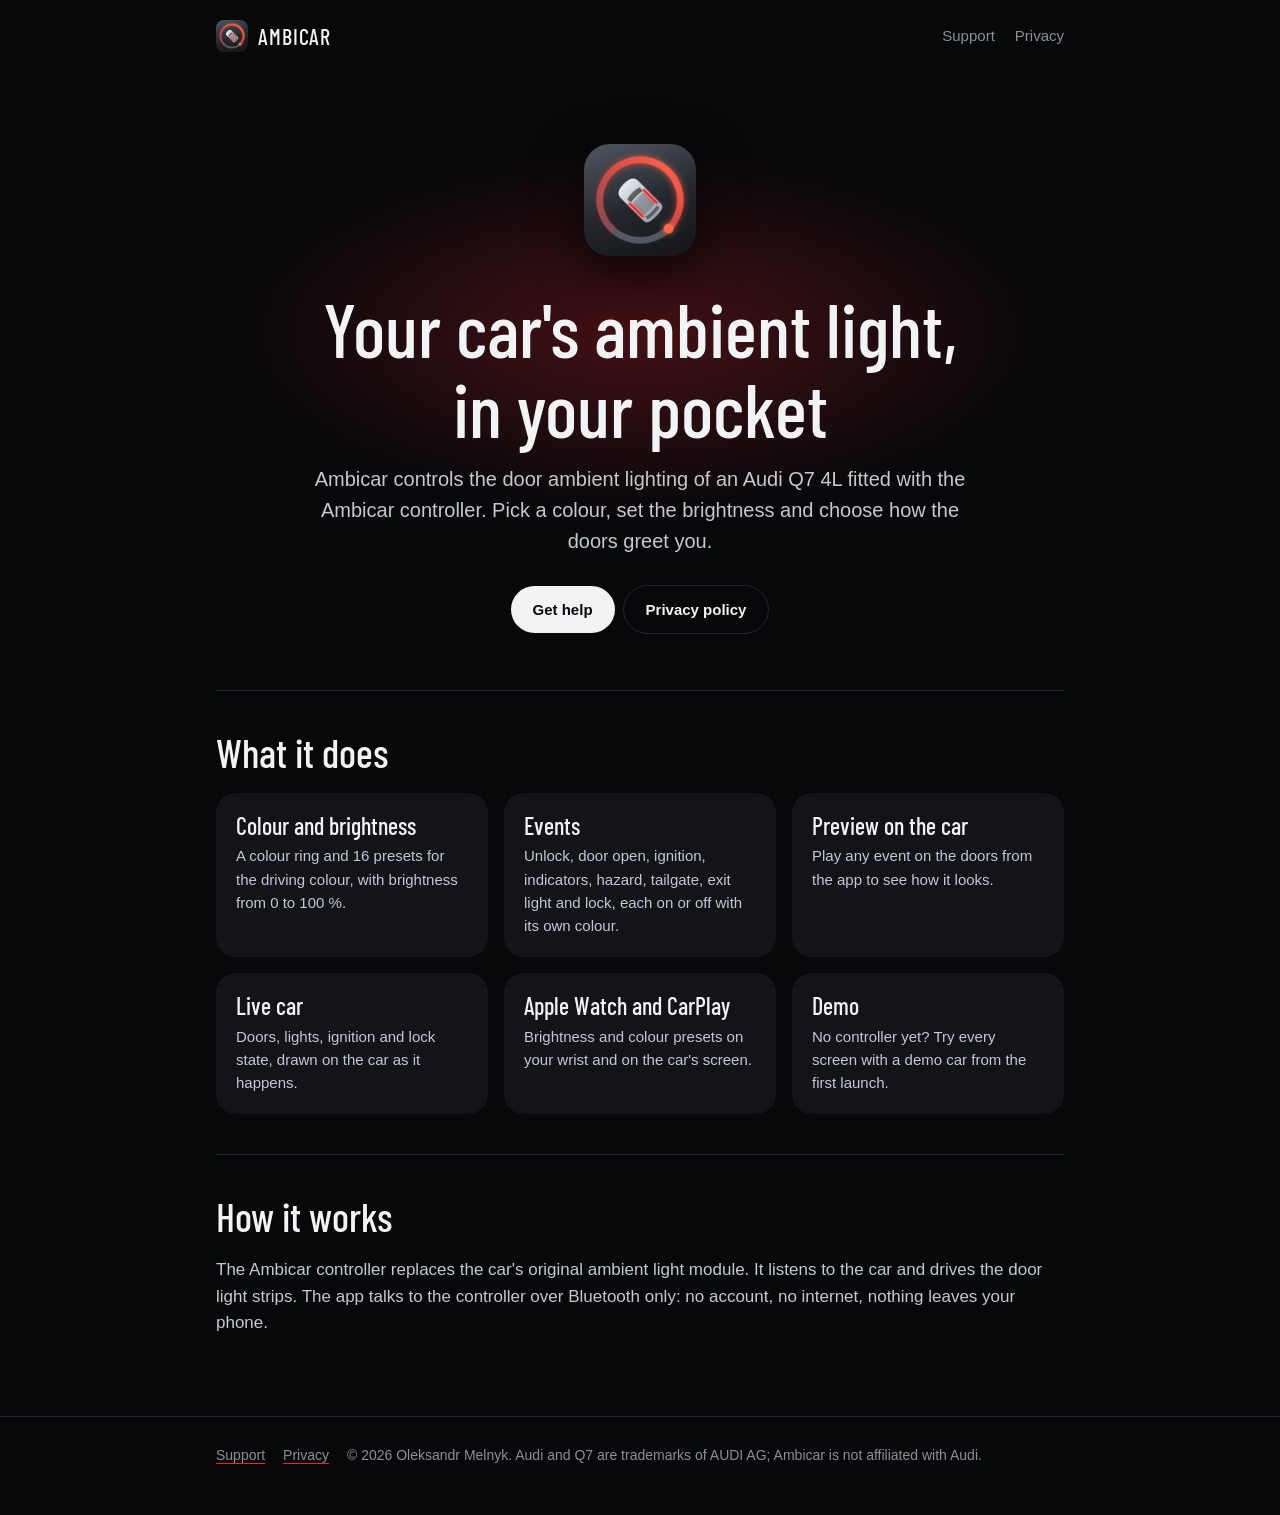
==== index.html @ ebbd8f4d "Ambicar site: home, support, privacy" ====
<!doctype html>
<html lang="en">
<head>
  <meta charset="utf-8">
  <meta name="viewport" content="width=device-width, initial-scale=1">
  <title>Ambicar</title>
  <meta name="description" content="Ambicar controls the door ambient lighting of an Audi Q7 4L fitted with the Ambicar controller: colour, brightness and how the doors greet you.">
  <link rel="icon" href="assets/icon.png">
  <link rel="apple-touch-icon" href="assets/apple-touch-icon.png">
  <link rel="stylesheet" href="assets/style.css">
</head>
<body>
  <div class="wrap">
    <header class="top">
      <a class="brand" href="/"><img src="assets/icon.png" alt=""><span>AMBICAR</span></a>
      <nav><a href="/support/">Support</a><a href="/privacy/">Privacy</a></nav>
    </header>

    <div class="hero">
      <img class="icon" src="assets/icon.png" alt="Ambicar app icon">
      <h1>Your car's ambient light,<br>in your pocket</h1>
      <p class="lead">Ambicar controls the door ambient lighting of an Audi Q7 4L fitted with the Ambicar controller. Pick a colour, set the brightness and choose how the doors greet you.</p>
      <a class="badge" href="/support/">Get help</a><a class="badge ghost" href="/privacy/">Privacy policy</a>
    </div>

    <section>
      <h2>What it does</h2>
      <div class="grid">
        <div class="card"><h3>Colour and brightness</h3><p>A colour ring and 16 presets for the driving colour, with brightness from 0 to 100 %.</p></div>
        <div class="card"><h3>Events</h3><p>Unlock, door open, ignition, indicators, hazard, tailgate, exit light and lock, each on or off with its own colour.</p></div>
        <div class="card"><h3>Preview on the car</h3><p>Play any event on the doors from the app to see how it looks.</p></div>
        <div class="card"><h3>Live car</h3><p>Doors, lights, ignition and lock state, drawn on the car as it happens.</p></div>
        <div class="card"><h3>Apple Watch and CarPlay</h3><p>Brightness and colour presets on your wrist and on the car's screen.</p></div>
        <div class="card"><h3>Demo</h3><p>No controller yet? Try every screen with a demo car from the first launch.</p></div>
      </div>
    </section>

    <section>
      <h2>How it works</h2>
      <p class="lead" style="color:var(--soft);margin:0">The Ambicar controller replaces the car's original ambient light module. It listens to the car and drives the door light strips. The app talks to the controller over Bluetooth only: no account, no internet, nothing leaves your phone.</p>
    </section>
  </div>

  <footer><div class="wrap"><a href="/support/">Support</a><a href="/privacy/">Privacy</a>© 2026 Oleksandr Melnyk. Audi and Q7 are trademarks of AUDI AG; Ambicar is not affiliated with Audi.</div></footer>
</body>
</html>
---- assets/style.css ----
@font-face {
  font-family: "Barlow Condensed";
  src: url("BarlowCondensed-Medium.ttf") format("truetype");
  font-weight: 500;
  font-display: swap;
}

:root {
  --night: #07080a;
  --surface: #121419;
  --line: #23262d;
  --text: #f2f3f5;
  --soft: #c4c8d0;
  --muted: #8a8f99;
  --accent: #e3262f;
  --display: "Barlow Condensed", "Arial Narrow", sans-serif;
  --body: -apple-system, BlinkMacSystemFont, "SF Pro Text", "Segoe UI", Roboto, sans-serif;
  color-scheme: dark;
}

* { box-sizing: border-box; }

body {
  margin: 0;
  background: var(--night);
  color: var(--text);
  font: 17px/1.55 var(--body);
  -webkit-font-smoothing: antialiased;
}

a { color: var(--text); text-decoration-color: var(--accent); text-underline-offset: 3px; }
a:hover { color: #fff; }

.wrap { max-width: 880px; margin: 0 auto; padding: 0 16px; }

header.top {
  display: flex; align-items: center; justify-content: space-between;
  padding: 20px 0;
}
.brand { display: flex; align-items: center; gap: 10px; text-decoration: none; }
.brand img { width: 32px; height: 32px; border-radius: 8px; }
.brand span { font: 500 22px/1 var(--display); letter-spacing: 0.04em; }
nav a { color: var(--muted); text-decoration: none; margin-left: 20px; font-size: 15px; }
nav a:hover, nav a[aria-current] { color: var(--text); }

.hero {
  position: relative;
  padding: 72px 0 56px;
  text-align: center;
}
.hero::before {
  content: "";
  position: absolute; inset: 0 -20% auto; height: 520px; z-index: -1;
  background: radial-gradient(closest-side, rgba(227, 38, 47, 0.28), rgba(227, 38, 47, 0) 70%);
  pointer-events: none;
}
.hero img.icon { width: 112px; height: 112px; border-radius: 26px; box-shadow: 0 18px 50px rgba(0, 0, 0, 0.6); }
h1, h2, h3 { font-family: var(--display); font-weight: 500; line-height: 1.05; margin: 0; }
.hero h1 { font-size: clamp(48px, 9vw, 76px); margin-top: 24px; }
.hero p.lead { color: var(--soft); font-size: 20px; max-width: 34em; margin: 16px auto 0; }
.badge {
  display: inline-block; margin-top: 28px; padding: 12px 22px; border-radius: 999px;
  background: var(--text); color: var(--night); font-weight: 600; text-decoration: none; font-size: 15px;
}
.badge.ghost { background: transparent; color: var(--text); border: 1px solid var(--line); margin-left: 8px; }

.shots { display: flex; gap: 16px; justify-content: center; margin: 8px 0 64px; flex-wrap: wrap; }
.shots img { width: 220px; max-width: 44vw; border-radius: 28px; border: 1px solid var(--line); }

section { padding: 40px 0; border-top: 1px solid var(--line); }
section h2 { font-size: 40px; margin-bottom: 20px; }
.grid { display: grid; grid-template-columns: repeat(auto-fit, minmax(240px, 1fr)); gap: 16px; }
.card { background: var(--surface); border-radius: 20px; padding: 20px; }
.card h3 { font-size: 24px; margin-bottom: 6px; }
.card p { margin: 0; color: var(--soft); font-size: 15px; }

.prose { max-width: 680px; }
.prose h1 { font-size: 56px; margin: 40px 0 8px; }
.prose h2 { font-size: 30px; margin: 36px 0 10px; }
.prose p, .prose li { color: var(--soft); }
.prose .meta { color: var(--muted); font-size: 15px; }
details { background: var(--surface); border-radius: 16px; padding: 14px 18px; margin: 10px 0; }
summary { cursor: pointer; font-weight: 600; color: var(--text); }
details p { margin: 10px 0 2px; }

footer { border-top: 1px solid var(--line); padding: 28px 0 48px; color: var(--muted); font-size: 14px; margin-top: 40px; }
footer a { color: var(--muted); margin-right: 18px; }

@media (max-width: 520px) {
  nav a { margin-left: 14px; }
  .badge.ghost { margin-left: 0; margin-top: 10px; }
}
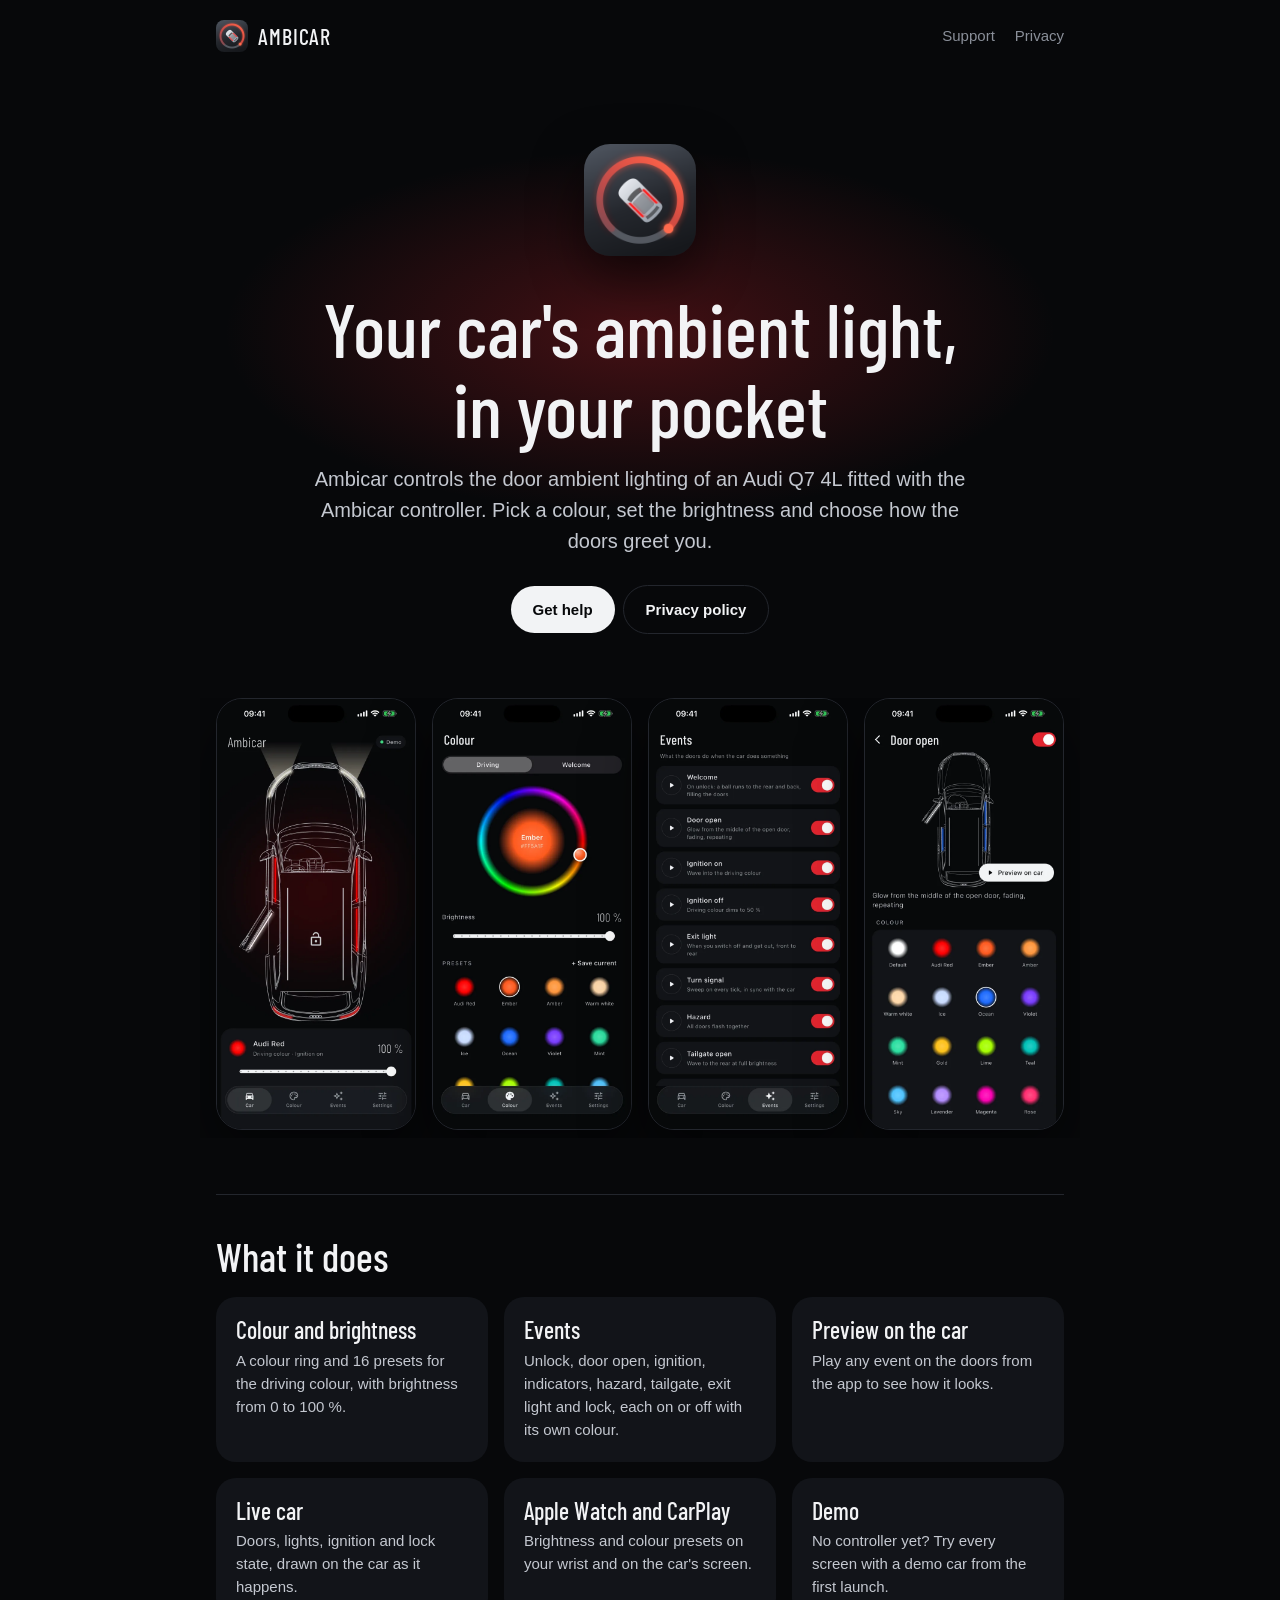
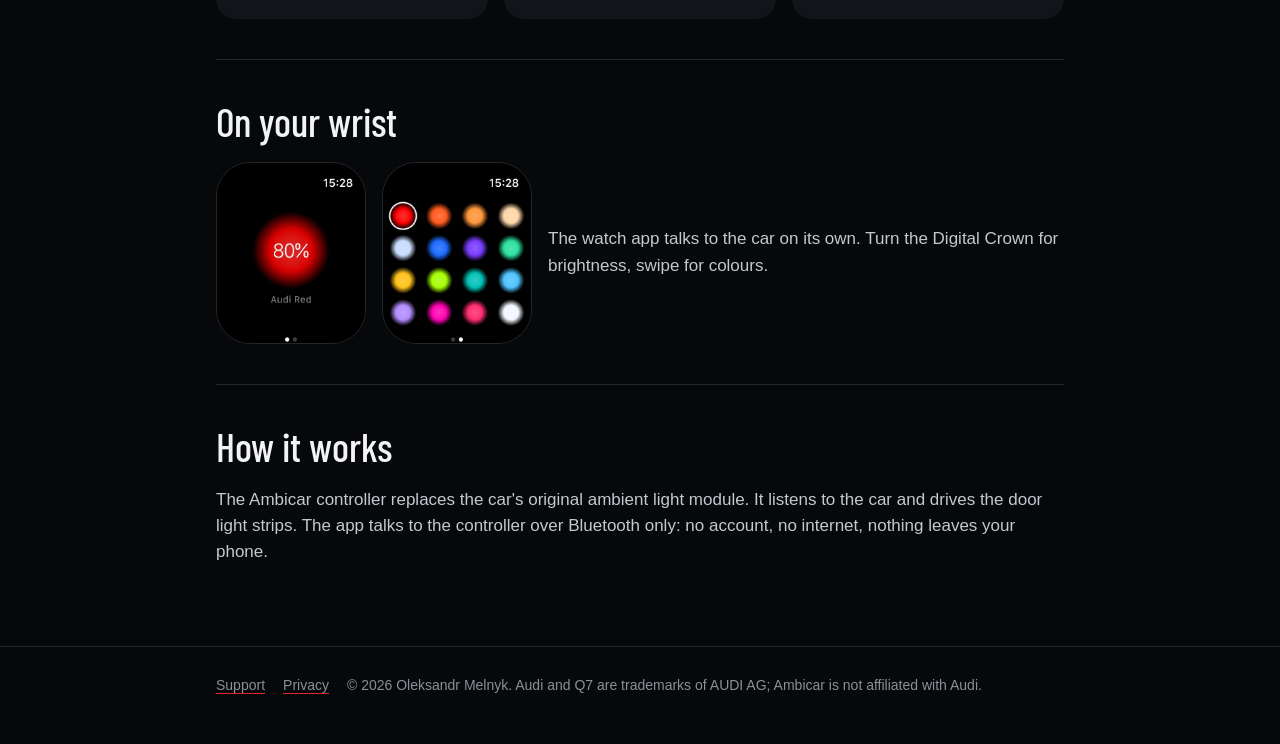
==== commit 6fdfa49d: "Home: app and watch screenshots, share image" ====
--- a/index.html
+++ b/index.html
@@ -4,6 +4,7 @@
   <meta charset="utf-8">
   <meta name="viewport" content="width=device-width, initial-scale=1">
   <title>Ambicar</title>
+  <meta property="og:image" content="https://ambicar.alexmelnyk.io/assets/shots/og.jpg">
   <meta name="description" content="Ambicar controls the door ambient lighting of an Audi Q7 4L fitted with the Ambicar controller: colour, brightness and how the doors greet you.">
   <link rel="icon" href="assets/icon.png">
   <link rel="apple-touch-icon" href="assets/apple-touch-icon.png">
@@ -23,6 +24,13 @@
       <a class="badge" href="/support/">Get help</a><a class="badge ghost" href="/privacy/">Privacy policy</a>
     </div>
 
+    <div class="shots" aria-label="App screenshots">
+      <img src="assets/shots/1-car.webp" width="660" height="1434" alt="Car tab: the Q7 from above with a door open and the light strips lit">
+      <img src="assets/shots/2-colour.webp" width="660" height="1434" alt="Colour tab: colour ring, brightness and presets">
+      <img src="assets/shots/3-events.webp" width="660" height="1434" alt="Events tab: each event with a preview button and a switch">
+      <img src="assets/shots/4-event.webp" width="660" height="1434" alt="Door open event with its own colour">
+    </div>
+
     <section>
       <h2>What it does</h2>
       <div class="grid">
@@ -36,6 +44,15 @@
     </section>
 
     <section>
+      <h2>On your wrist</h2>
+      <div class="watch">
+        <img src="assets/shots/watch-1-brightness.webp" width="422" height="514" alt="Apple Watch: brightness on the Digital Crown">
+        <img src="assets/shots/watch-2-colours.webp" width="422" height="514" alt="Apple Watch: colour presets">
+        <p>The watch app talks to the car on its own. Turn the Digital Crown for brightness, swipe for colours.</p>
+      </div>
+    </section>
+
+    <section>
       <h2>How it works</h2>
       <p class="lead" style="color:var(--soft);margin:0">The Ambicar controller replaces the car's original ambient light module. It listens to the car and drives the door light strips. The app talks to the controller over Bluetooth only: no account, no internet, nothing leaves your phone.</p>
     </section>
--- a/assets/style.css
+++ b/assets/style.css
@@ -64,8 +64,20 @@
 }
 .badge.ghost { background: transparent; color: var(--text); border: 1px solid var(--line); margin-left: 8px; }
 
-.shots { display: flex; gap: 16px; justify-content: center; margin: 8px 0 64px; flex-wrap: wrap; }
-.shots img { width: 220px; max-width: 44vw; border-radius: 28px; border: 1px solid var(--line); }
+.shots {
+  display: flex; gap: 16px; margin: 8px -16px 56px; padding: 0 16px 8px;
+  overflow-x: auto; scroll-snap-type: x mandatory; justify-content: safe center;
+  -webkit-overflow-scrolling: touch; scrollbar-width: none;
+}
+.shots::-webkit-scrollbar { display: none; }
+.shots img {
+  flex: 0 0 auto; width: 200px; height: auto; border-radius: 26px;
+  border: 1px solid var(--line); scroll-snap-align: center;
+  box-shadow: 0 24px 60px rgba(0, 0, 0, 0.5);
+}
+.watch { display: flex; gap: 16px; align-items: center; flex-wrap: wrap; }
+.watch img { width: 150px; height: auto; border-radius: 34px; border: 1px solid var(--line); }
+.watch p { flex: 1 1 220px; margin: 0; color: var(--soft); }
 
 section { padding: 40px 0; border-top: 1px solid var(--line); }
 section h2 { font-size: 40px; margin-bottom: 20px; }
